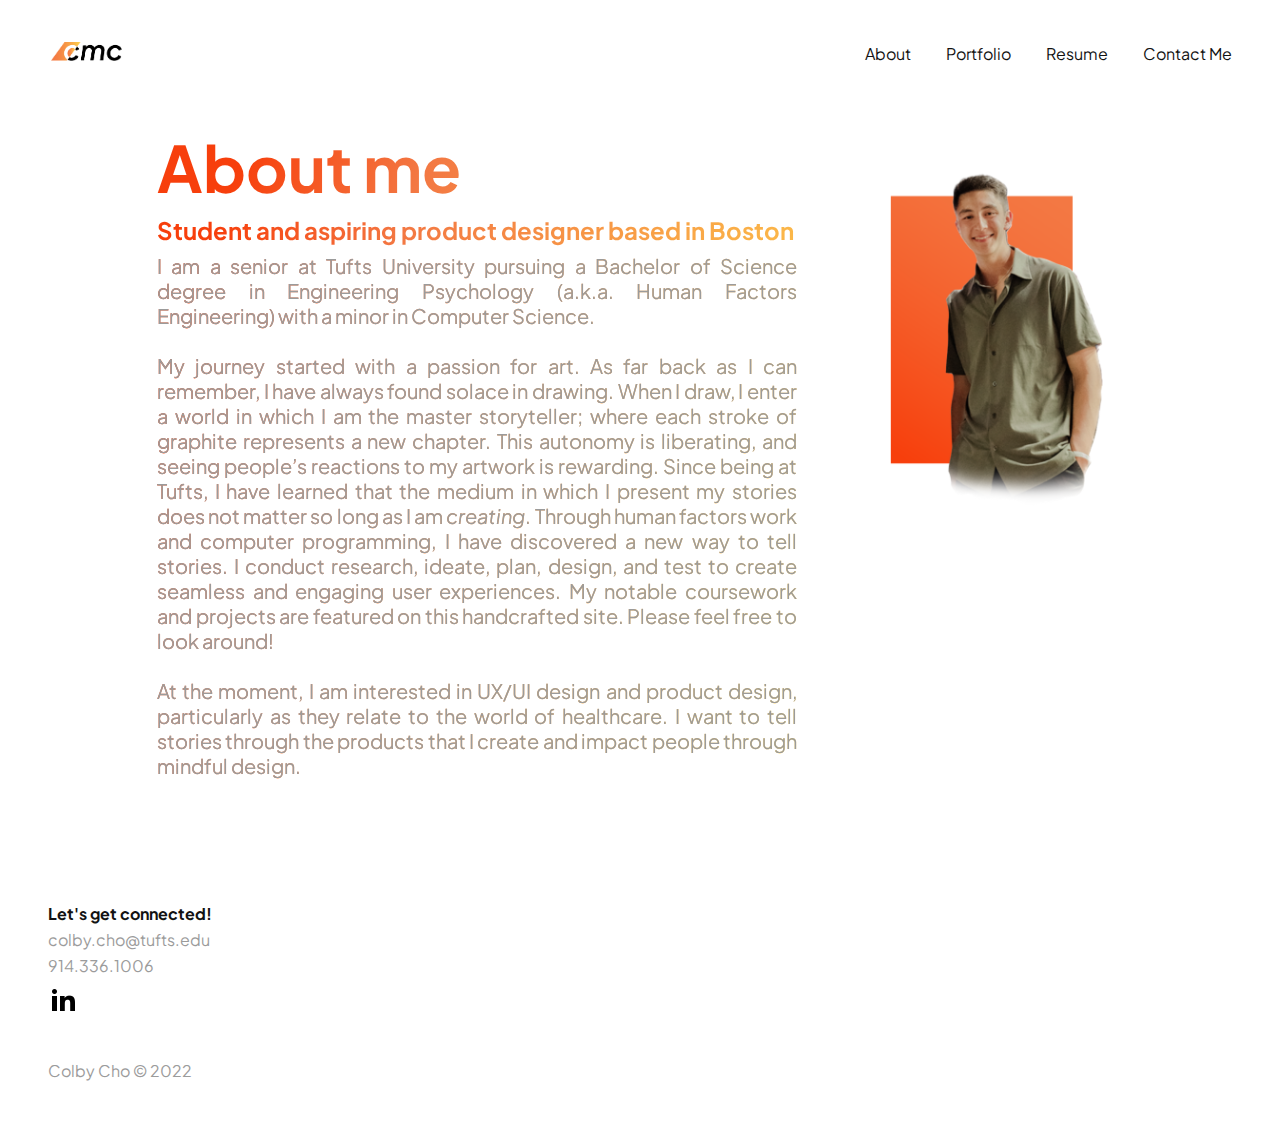
==== about.html @ 8758b8f6 "Update about.html" ====
<!DOCTYPE html>
<html lang="en">
<head>
    <meta charset="UTF-8">
    <meta http-equiv="X-UA-Compatible" content="IE=edge">
    <meta name="viewport" content="width=device-width, initial-scale=1.0">
    <link rel="stylesheet" href="css/about.css">
    <link rel="shortcut icon" type="image/ico" href="images/flavicon2.png"/>
    <title>About</title>
</head>
<body>
    <header>
        <nav>
            <ul>
                <div id="home">
                    <li><a href="index.html"><img src="images/logo3.png" alt="my logo"></a></li>
                </div>
                <div id="navbar">
                    <li><a href="about.html">About</a></li>
                    <li><a href="portfolio.html">Portfolio</a></li>
                    <li><a href="Senior Yr Resume.pdf" target="_blank">Resume</a></li>
                    <li><a href="#contact">Contact Me</a></li>
                </div>
            </ul>
        </nav>
        <div id="hamburger-icon" onclick="toggleMobileMenu(this)">
            <div class="bar1"></div>
            <div class="bar2"></div>
            <div class="bar3"></div>
            <ul class="mobile-menu">
                <li><a href="about.html">About</a></li>
                <li><a href="portfolio.html">Portfolio</a></li>
                <li><a href="Senior Yr Resume.pdf" target="_blank">Resume</a></li>
                <li><a href="#contact">Contact Me</a></li>
            </ul>
        </div>
    </header>
    <main>
        <div id="opening-text">
            <h1 id="message">About me</h1>
            <p>Student and aspiring product designer based in Boston</p>
            <span id="about-me-p">
                I am a senior at Tufts University pursuing a Bachelor of Science degree in Engineering Psychology (a.k.a. Human Factors Engineering) with a minor in Computer Science. <br>     
                <br>
                My journey started with a passion for art. As far back as I can remember, I have always found solace in drawing. When I draw, I enter a world in which I am the master storyteller; where each stroke of graphite represents a new chapter. This autonomy is liberating, and seeing people’s reactions to my artwork is rewarding. Since being at Tufts, I have learned that the medium in which I present my stories does not matter so long as I am <i>creating</i>. Through human factors work and computer programming, I have discovered a new way to tell stories. I conduct research, ideate, plan, design, and test to create seamless and engaging user experiences. My notable coursework and projects are featured on this handcrafted site. Please feel free to look around!<br>
                <br>
                At the moment, I am interested in UX/UI design and product design, particularly as they relate to the world of healthcare. I want to tell stories through the products that I create and impact people through mindful design. <br><br>
            </span>
        </div>
        <div id="banner">
            <img src="images/aboutme2.png" alt="a picture of me!">
        </div>
    </main>
    <footer>
        <div id="contact">
            <h4>Let's get connected!</h4>
            <p><a href="mailto:colby.cho@tufts.edu" target="_blank">colby.cho@tufts.edu</a></p>
            <p>914.336.1006</p>
            <a href="https://linkedin.com/in/colby-cho-023ab71b9"><img src="images/linkedin.png" alt="linkedin"></a>
        </div>
        <p>Colby Cho &copy; 2022</p>
    </footer>
    <script>
        function toggleMobileMenu(menu) {
                menu.classList.toggle('open');
        }
    </script>
</body>
</html>
---- css/about.css ----
@import url('https://fonts.googleapis.com/css2?family=Amatic+SC:wght@700&family=Chakra+Petch:wght@500&family=Cinzel&family=Fugaz+One&family=Inter&family=Monoton&family=Orbitron:wght@900&family=Oswald:wght@500&family=Plus+Jakarta+Sans:wght@400;600;700&family=Roboto+Slab&family=Source+Code+Pro:wght@400;700&family=Ultra&display=swap');

* {
    scroll-behavior: smooth;
    text-rendering: optimizeSpeed;
}

body {
    font-family: 'Plus Jakarta Sans', sans-serif;
    background-position: cover;
    background-repeat: no-repeat;
}

header {
    margin-top: 20px;
    display: flex;
    align-items: center;
    padding-left: 40px;
    padding-right: 40px;
}

nav {
    width: 100%;
}

ul {
    padding: 0;
    display: flex;
    flex-direction: row;
    justify-content: space-between;
    list-style: none;
}

li a {
    text-decoration: none;
}

#home img {
    width: 6vw;
    height: auto;
}

#home li a {
    color: #121212;
}

#navbar {
    display: flex;
    flex-direction: row;
    align-items: center;
}

#navbar li {
    padding-left: 35px;
}

#navbar li a {
    color: #121212;
    transition: color 300ms ease-in-out;
}

#navbar li a:hover {
    color: rgb(243, 120, 67);
}

#hamburger-icon {
    display: none;
    cursor: pointer;
}

#hamburger-icon div {
    width: 20px;
    height: 2px;
    background-color: #121212;
    border-radius: 2px;
    margin: 6px 0px;
    transition: 0.3s;
}

.open .bar1 {
    -webkit-transform: rotate(-45deg) translate(-6px, 5px);
    transform: rotate(-45deg) translate(-6px, 5px);
}

.open .bar2 {
    opacity: 0;
}

.open .bar3 {
    -webkit-transform: rotate(45deg) translate(-6px, -6px);
    transform: rotate(45deg) translate(-6px, -6px);
}

.open .mobile-menu {
    display: flex;
    flex-direction: column;
    align-items: center;
    justify-content: flex-start;
    gap: 20px;
    padding-left: 51px;
    background-color: white;
    z-index: 2;
    box-shadow: 0px 12px 10px 0 rgb(0 0 0 / 20%);
    height: 240px;
}

.mobile-menu {
    display: none;
    position: absolute;
    left: 0;
    width: 100vw;
    padding-top: 20px;
    padding-bottom: 10px;
}

.mobile-menu li {
    padding-bottom: 20px;
    width: 100%;
}

.mobile-menu li a {
    color: #121212;
    transition: color 300ms ease-in-out;
}

.mobile-menu li a:hover {
    color: #F37843;
}

@media only screen and (max-width: 773px) {
    #home img {
        width: 15vw;
        height: auto;
    }
    #navbar {
        display: none;
    }
    #hamburger-icon {
        display: block;
    }
    main {
        display: flex;
        flex-direction: column-reverse;
        order: 5;
        padding-left: 40px;
        padding-right: 40px;
        margin-top: 40px;
        margin-bottom: 40px;
    }
    #opening-text {
        align-items: center;
        width: 100%;
    }
    #opening-text h1 {
        font-size: 40px;
        font-weight: 700;
        margin: 0;
    }
    #banner img {
        width: 50vw;
        height: auto;
    }
}

@media only screen and (min-width: 773px) {
    body {
        text-align: justify;
    }
    #home img {
        width: 6vw;
        height: auto;
    }
    main {
        display: flex;
        flex-direction: row;
        justify-content: center;
        padding-left: 40px;
        padding-right: 40px;
        margin-top: 40px;
        margin-bottom: 60px;
    }
    #opening-text {
        width: 50vw;
        padding-right: 70px;
    }
    #opening-text h1 {
        font-size: 64px;
        font-weight: 700;
        margin: 0;
    }
    #banner img {
        width: 20vw;
        height: auto;
    }
}

#opening-text {
    justify-content: center;
    background-color: #F37843;
  
    /* Create the gradient. */
    background-image: linear-gradient(108deg, rgb(247, 63, 12) 10%, #F37843 30%, #ffd24b 90%);
    
    /* Set the background size and repeat properties. */
    background-size: 100%;
    background-repeat: repeat;

    /* Use the text as a mask for the background. */
    /* This will show the gradient as a text color rather than element bg. */
    -webkit-background-clip: text;
    -webkit-text-fill-color: transparent; 
    -moz-background-clip: text;
    -moz-text-fill-color: transparent;
}

#opening-text p {
    font-size: 24px;
    font-weight: bold;
    padding-top: 8px;
    padding-bottom: 8px;
    margin: 0;
}

#opening-text span {
    background-color: rgb(155, 155, 155);
    font-size: 20px;

    -webkit-background-clip: text;
    -webkit-text-fill-color: transparent; 
    -moz-background-clip: text;
    -moz-text-fill-color: transparent;
}

footer {
    color: rgb(155, 155, 155);
    padding: 40px;
}

footer p {
    margin-top: 40px
}

#contact h4 {
    color: #121212;
    margin-top: 0;
    margin-bottom: 5px;
}

#contact p a {
    color:rgb(155, 155, 155);
    text-decoration: none;
}

#contact p {
    color:rgb(155, 155, 155);
    margin: 0;
    padding-bottom: 5px;
}

#contact img {
    margin-top: 5px;
    width: 30px;
    height: auto;
    transition: all 300ms ease-in-out;
}

#contact img:hover {
    opacity: 0.5;
}
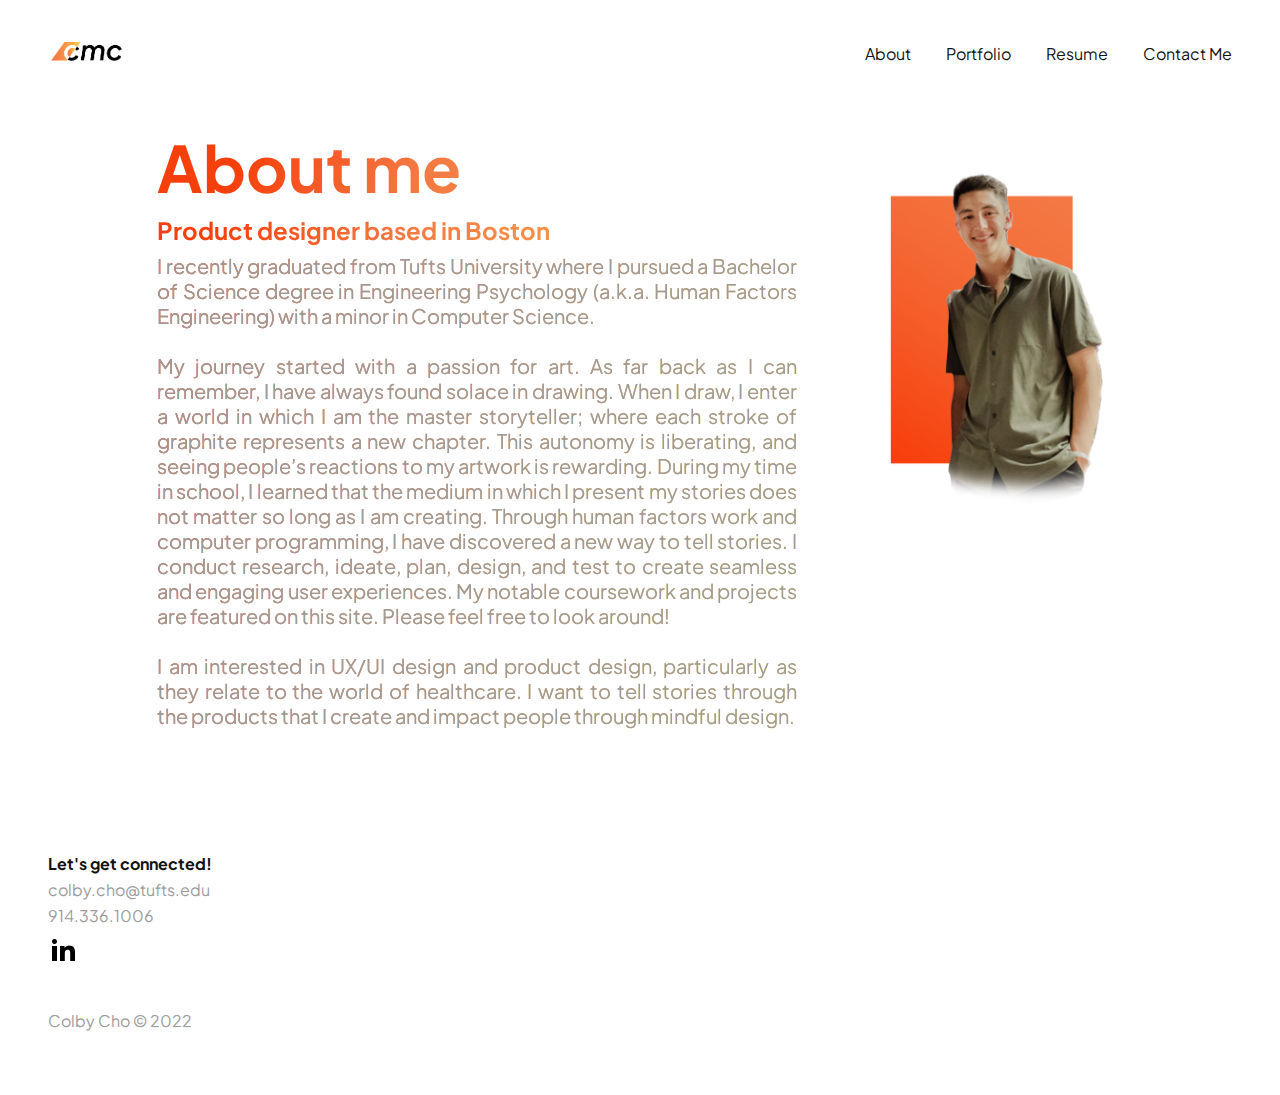
==== commit cd95bf41: "removing cringe" ====
--- a/about.html
+++ b/about.html
@@ -18,7 +18,7 @@
                 <div id="navbar">
                     <li><a href="about.html">About</a></li>
                     <li><a href="portfolio.html">Portfolio</a></li>
-                    <li><a href="Senior Yr Resume.pdf" target="_blank">Resume</a></li>
+                    <li><a href="CCResume2023.pdf.pdf" target="_blank">Resume</a></li>
                     <li><a href="#contact">Contact Me</a></li>
                 </div>
             </ul>
@@ -30,7 +30,7 @@
             <ul class="mobile-menu">
                 <li><a href="about.html">About</a></li>
                 <li><a href="portfolio.html">Portfolio</a></li>
-                <li><a href="Senior Yr Resume.pdf" target="_blank">Resume</a></li>
+                <li><a href="CCResume2023.pdf.pdf" target="_blank">Resume</a></li>
                 <li><a href="#contact">Contact Me</a></li>
             </ul>
         </div>
@@ -38,13 +38,13 @@
     <main>
         <div id="opening-text">
             <h1 id="message">About me</h1>
-            <p>Student and aspiring product designer based in Boston</p>
+            <p>Product designer based in Boston</p>
             <span id="about-me-p">
-                I am a senior at Tufts University pursuing a Bachelor of Science degree in Engineering Psychology (a.k.a. Human Factors Engineering) with a minor in Computer Science. <br>     
+                I recently graduated from Tufts University where I pursued a Bachelor of Science degree in Engineering Psychology (a.k.a. Human Factors Engineering) with a minor in Computer Science. <br>     
                 <br>
-                My journey started with a passion for art. As far back as I can remember, I have always found solace in drawing. When I draw, I enter a world in which I am the master storyteller; where each stroke of graphite represents a new chapter. This autonomy is liberating, and seeing people’s reactions to my artwork is rewarding. Since being at Tufts, I have learned that the medium in which I present my stories does not matter so long as I am <i>creating</i>. Through human factors work and computer programming, I have discovered a new way to tell stories. I conduct research, ideate, plan, design, and test to create seamless and engaging user experiences. My notable coursework and projects are featured on this handcrafted site. Please feel free to look around!<br>
+                My journey started with a passion for art. As far back as I can remember, I have always found solace in drawing. When I draw, I enter a world in which I am the master storyteller; where each stroke of graphite represents a new chapter. This autonomy is liberating, and seeing people’s reactions to my artwork is rewarding. During my time in school, I learned that the medium in which I present my stories does not matter so long as I am creating. Through human factors work and computer programming, I have discovered a new way to tell stories. I conduct research, ideate, plan, design, and test to create seamless and engaging user experiences. My notable coursework and projects are featured on this site. Please feel free to look around!<br>
                 <br>
-                At the moment, I am interested in UX/UI design and product design, particularly as they relate to the world of healthcare. I want to tell stories through the products that I create and impact people through mindful design. <br><br>
+                I am interested in UX/UI design and product design, particularly as they relate to the world of healthcare. I want to tell stories through the products that I create and impact people through mindful design. <br><br>
             </span>
         </div>
         <div id="banner">
@@ -56,7 +56,7 @@
             <h4>Let's get connected!</h4>
             <p><a href="mailto:colby.cho@tufts.edu" target="_blank">colby.cho@tufts.edu</a></p>
             <p>914.336.1006</p>
-            <a href="https://linkedin.com/in/colby-cho-023ab71b9"><img src="images/linkedin.png" alt="linkedin"></a>
+            <a href="https://linkedin.com/in/colby-cho"><img src="images/linkedin.png" alt="linkedin"></a>
         </div>
         <p>Colby Cho &copy; 2022</p>
     </footer>
@@ -66,4 +66,4 @@
         }
     </script>
 </body>
-</html>+</html>
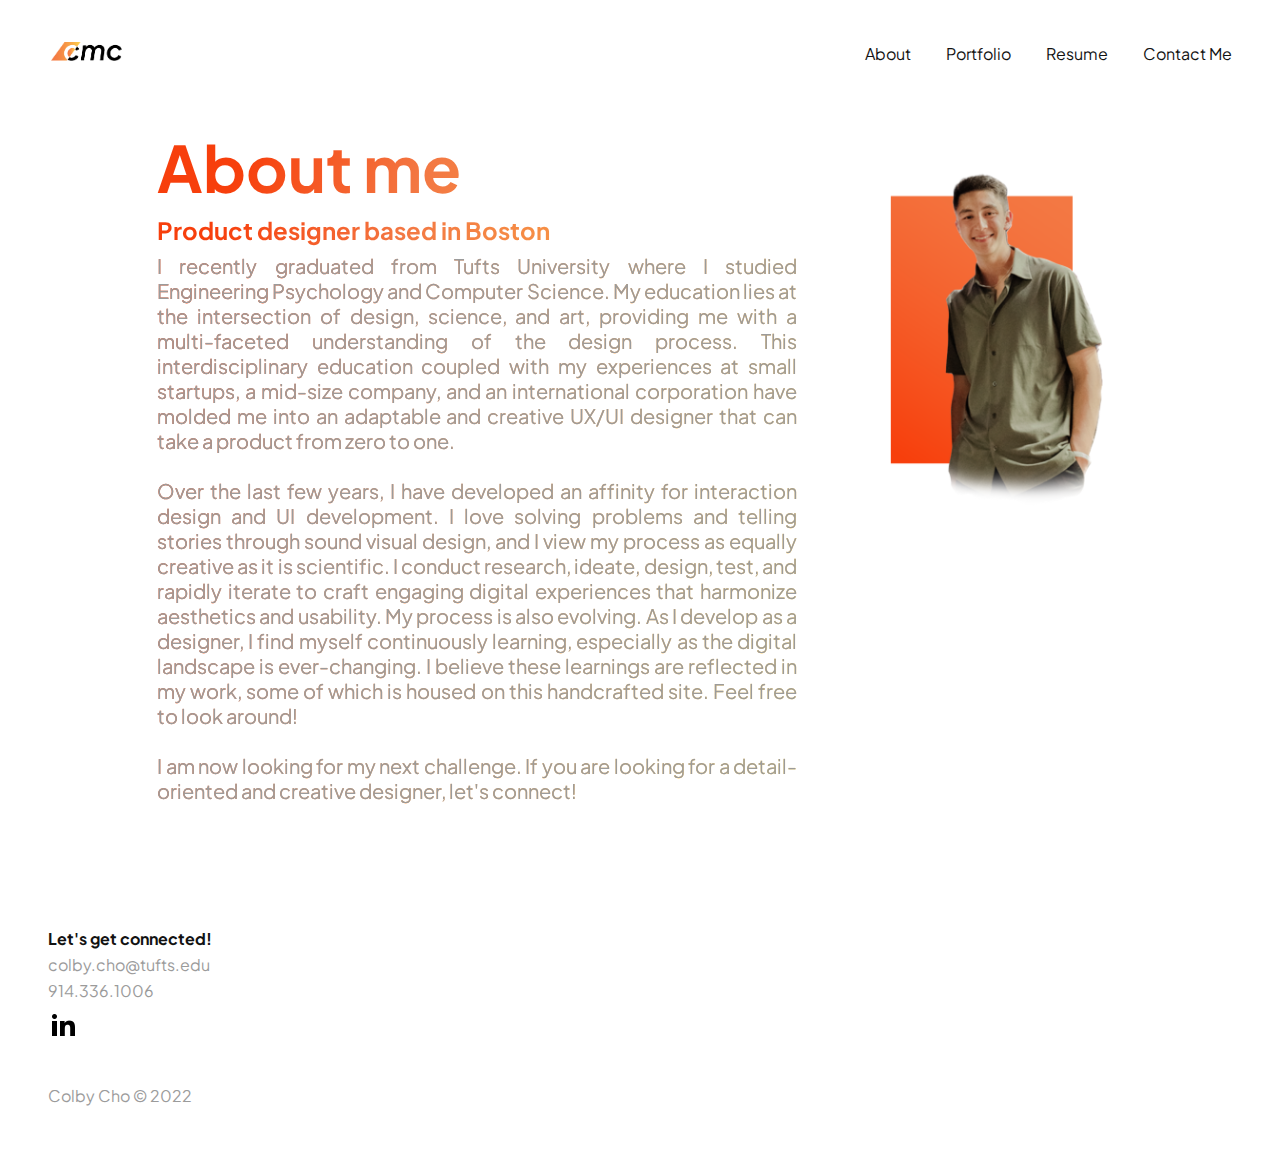
==== commit 28054617: "new about" ====
--- a/about.html
+++ b/about.html
@@ -40,11 +40,11 @@
             <h1 id="message">About me</h1>
             <p>Product designer based in Boston</p>
             <span id="about-me-p">
-                I recently graduated from Tufts University where I pursued a Bachelor of Science degree in Engineering Psychology (a.k.a. Human Factors Engineering) with a minor in Computer Science. <br>     
+                I recently graduated from Tufts University where I studied Engineering Psychology and Computer Science. My education lies at the intersection of design, science, and art, providing me with a multi-faceted understanding of the design process. This interdisciplinary education coupled with my experiences at small startups, a mid-size company, and an international corporation have molded me into an adaptable and creative UX/UI designer that can take a product from zero to one. <br>     
                 <br>
-                My journey started with a passion for art. As far back as I can remember, I have always found solace in drawing. When I draw, I enter a world in which I am the master storyteller; where each stroke of graphite represents a new chapter. This autonomy is liberating, and seeing people’s reactions to my artwork is rewarding. During my time in school, I learned that the medium in which I present my stories does not matter so long as I am creating. Through human factors work and computer programming, I have discovered a new way to tell stories. I conduct research, ideate, plan, design, and test to create seamless and engaging user experiences. My notable coursework and projects are featured on this site. Please feel free to look around!<br>
+                Over the last few years, I have developed an affinity for interaction design and UI development. I love solving problems and telling stories through sound visual design, and I view my process as equally creative as it is scientific. I conduct research, ideate, design, test, and rapidly iterate to craft engaging digital experiences that harmonize aesthetics and usability. My process is also evolving. As I develop as a designer, I find myself continuously learning, especially as the digital landscape is ever-changing. I believe these learnings are reflected in my work, some of which is housed on this handcrafted site. Feel free to look around! <br>
                 <br>
-                I am interested in UX/UI design and product design, particularly as they relate to the world of healthcare. I want to tell stories through the products that I create and impact people through mindful design. <br><br>
+                I am now looking for my next challenge. If you are looking for a detail-oriented and creative designer, let's connect! <br><br>
             </span>
         </div>
         <div id="banner">
@@ -56,7 +56,7 @@
             <h4>Let's get connected!</h4>
             <p><a href="mailto:colby.cho@tufts.edu" target="_blank">colby.cho@tufts.edu</a></p>
             <p>914.336.1006</p>
-            <a href="https://linkedin.com/in/colby-cho"><img src="images/linkedin.png" alt="linkedin"></a>
+            <a href="https://linkedin.com/in/colbycho"><img src="images/linkedin.png" alt="linkedin"></a>
         </div>
         <p>Colby Cho &copy; 2022</p>
     </footer>
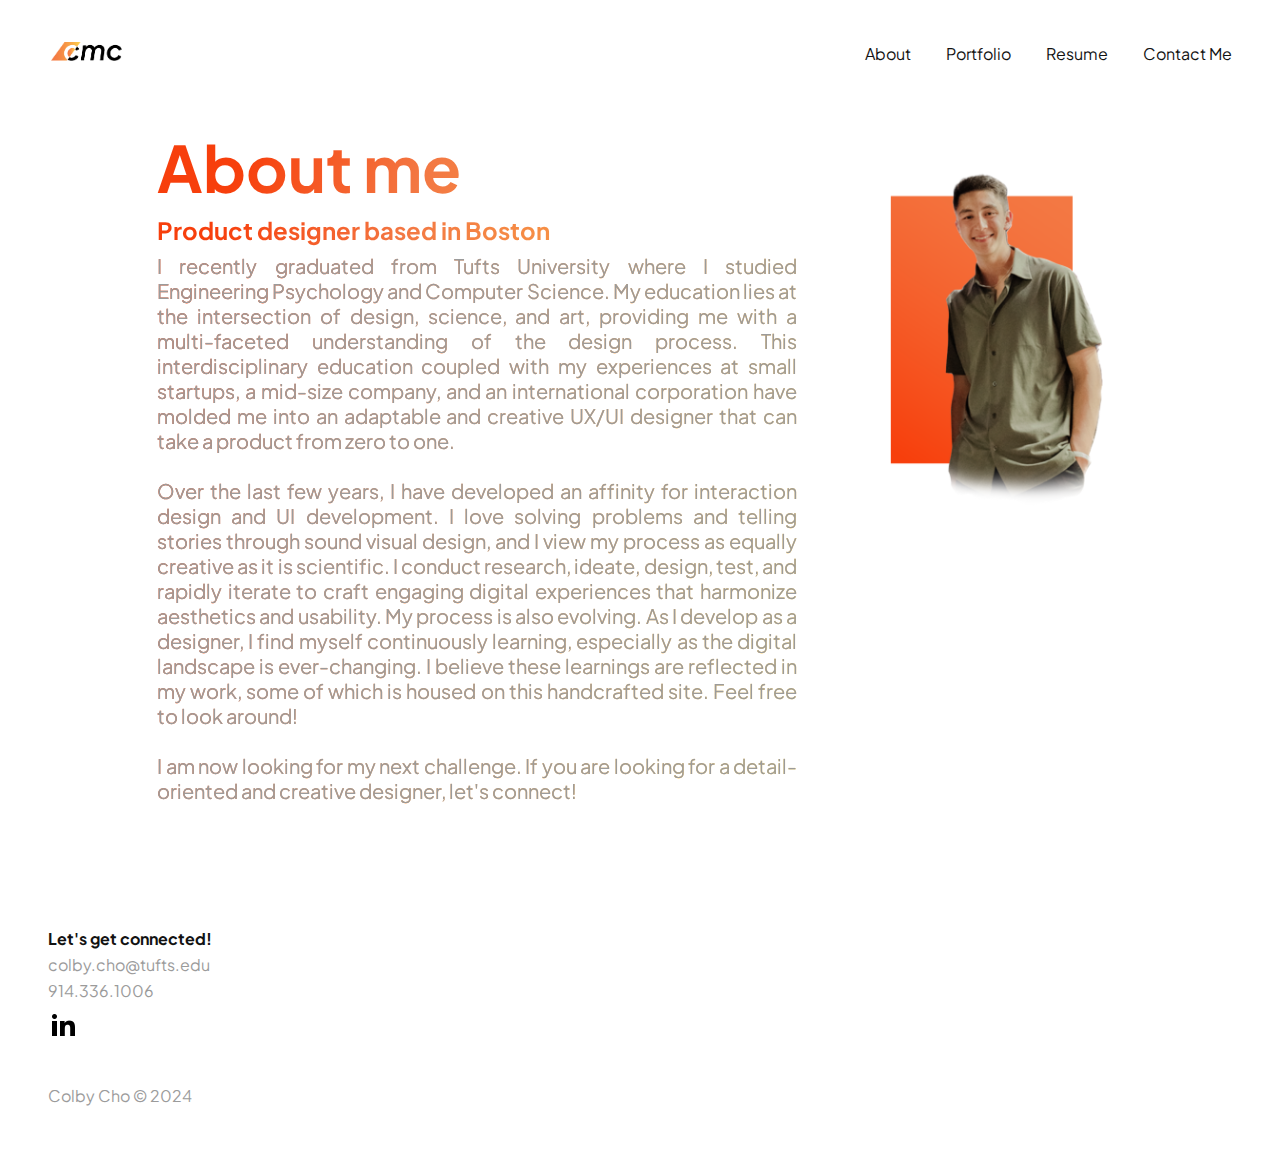
==== commit 9b6361a5: "Update about.html" ====
--- a/about.html
+++ b/about.html
@@ -18,7 +18,7 @@
                 <div id="navbar">
                     <li><a href="about.html">About</a></li>
                     <li><a href="portfolio.html">Portfolio</a></li>
-                    <li><a href="CCResume2023.pdf.pdf" target="_blank">Resume</a></li>
+                    <li><a href="CCResume2024.pdf.pdf" target="_blank">Resume</a></li>
                     <li><a href="#contact">Contact Me</a></li>
                 </div>
             </ul>
@@ -30,7 +30,7 @@
             <ul class="mobile-menu">
                 <li><a href="about.html">About</a></li>
                 <li><a href="portfolio.html">Portfolio</a></li>
-                <li><a href="CCResume2023.pdf.pdf" target="_blank">Resume</a></li>
+                <li><a href="CCResume2024.pdf.pdf" target="_blank">Resume</a></li>
                 <li><a href="#contact">Contact Me</a></li>
             </ul>
         </div>
@@ -58,7 +58,7 @@
             <p>914.336.1006</p>
             <a href="https://linkedin.com/in/colbycho"><img src="images/linkedin.png" alt="linkedin"></a>
         </div>
-        <p>Colby Cho &copy; 2022</p>
+        <p>Colby Cho &copy; 2024</p>
     </footer>
     <script>
         function toggleMobileMenu(menu) {
